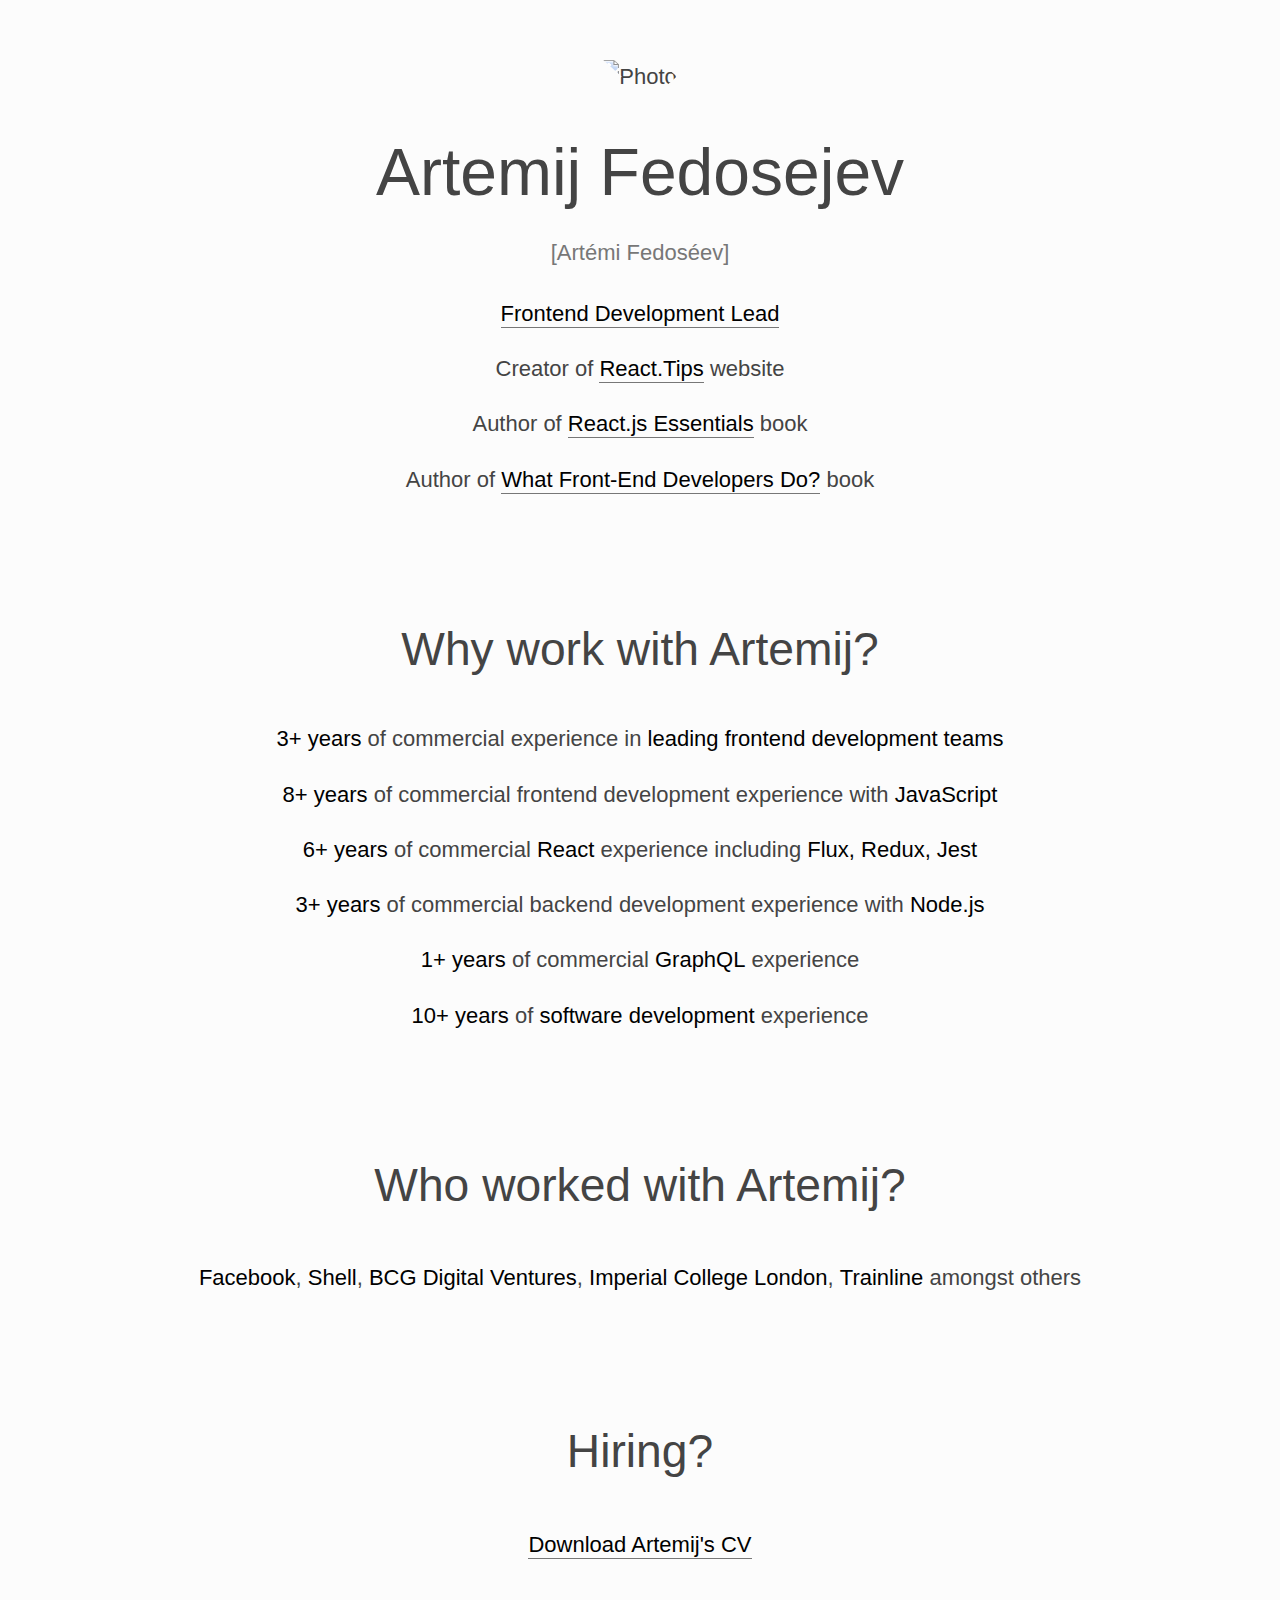
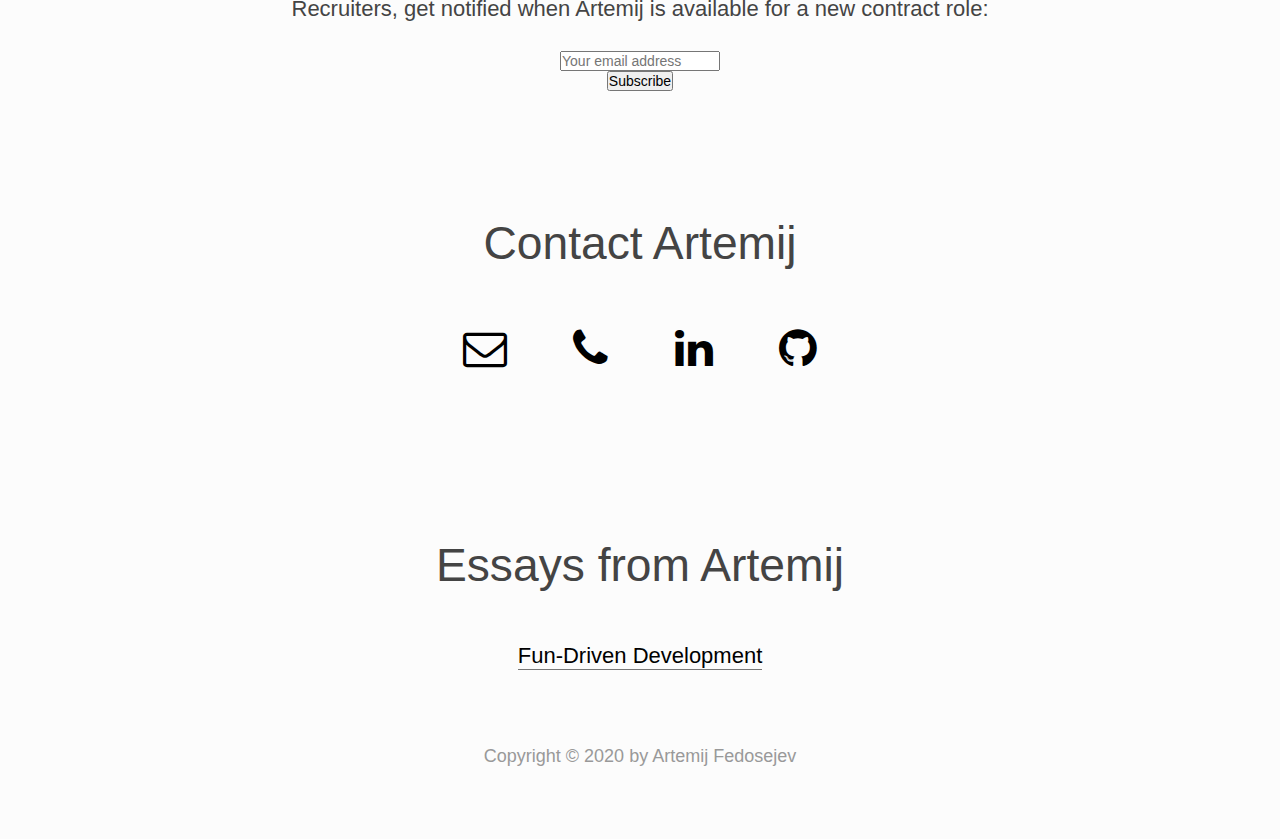
==== docs/index.html @ f24a6e43 "Update" ====
<!DOCTYPE html>

<html lang="en">
  <head>
    <meta charset="utf-8" />
    <meta name="viewport" content="width=device-width, initial-scale=1" />

    <title>Artemij Fedosejev</title>
    <meta
      name="description"
      content="React.js Essentials book author and Frontend Development Lead."
    />
    <meta name="author" content="Artemij Fedosejev" />

    <link
      rel="stylesheet"
      href="https://maxcdn.bootstrapcdn.com/bootstrap/4.0.0/css/bootstrap.min.css"
      integrity="sha384-Gn5384xqQ1aoWXA+058RXPxPg6fy4IWvTNh0E263XmFcJlSAwiGgFAW/dAiS6JXm"
      crossorigin="anonymous"
    />

    <link rel="stylesheet" href="./styles.css" />
    <link
      rel="stylesheet"
      href="https://maxcdn.bootstrapcdn.com/font-awesome/4.7.0/css/font-awesome.min.css"
    />

    <!--[if lt IE 9]>
      <script src="https://cdnjs.cloudflare.com/ajax/libs/html5shiv/3.7.3/html5shiv.js"></script>
    <![endif]-->
  </head>

  <body>
    <div class="container">
      <div class="row">
        <div class="col-md-12">
          <img
            src="/images/artemij-fedosejev.jpg"
            alt="Photo"
            class="photo clip-shape"
          />

          <h1>Artemij Fedosejev</h1>

          <p class="how-to-pronounce-my-name">[Artémi Fedoséev]</p>

          <ul class="products">
            <li>
              <a href="https://www.linkedin.com/in/artemij/" target="_blank"
                >Frontend Development Lead</a
              >
            </li>
            <li>
              Creator of <a href="http://react.tips">React.Tips</a> website
            </li>
            <li>
              Author of
              <a
                href="https://www.amazon.co.uk/React-js-Essentials-fast-paced-designing-maintainable/dp/1783551623"
                target="_blank"
                >React.js Essentials</a
              >
              book
            </li>
            <li>
              Author of
              <a href="/what-front-end-developers-do"
                >What Front-End Developers Do?</a
              >
              book
            </li>
          </ul>

          <h2>Why work with Artemij?</h2>

          <ul class="experience" class="mt-3">
            <li>
              <strong>3+ years</strong> of commercial experience in
              <strong>leading frontend development teams</strong>
            </li>
            <li>
              <strong>8+ years</strong> of commercial frontend development
              experience with <strong>JavaScript</strong>
            </li>
            <li>
              <strong>6+ years</strong> of commercial
              <strong>React</strong> experience including
              <strong>Flux, Redux, Jest</strong>
            </li>
            <li>
              <strong>3+ years</strong> of commercial backend development
              experience with <strong>Node.js</strong>
            </li>
            <li>
              <strong>1+ years</strong> of commercial
              <strong>GraphQL</strong> experience
            </li>
            <li>
              <strong>10+ years</strong> of
              <strong>software development</strong> experience
            </li>
          </ul>

          <h2>Who worked with Artemij?</h2>

          <p class="clients mt-3">
            <strong>Facebook</strong>, <strong>Shell</strong>,
            <strong>BCG Digital Ventures</strong>,
            <strong>Imperial College London</strong>,
            <strong>Trainline</strong> amongst others
          </p>

          <h2>Hiring?</h2>
          <p class="mt-3">
            <a href="http://bit.ly/ArtemijCV">Download Artemij's CV</a>
          </p>

          <p class="mt-3">
            Recruiters, get notified when Artemij is available for a new
            contract role:
          </p>

          <div>
            <!-- Begin Mailchimp Signup Form -->
            <link
              href="//cdn-images.mailchimp.com/embedcode/horizontal-slim-10_7.css"
              rel="stylesheet"
              type="text/css"
            />
            <style type="text/css">
              #mc_embed_signup {
                clear: left;
                font: 14px Helvetica, Arial, sans-serif;
                width: 100%;
              }
              /* Add your own Mailchimp form style overrides in your site stylesheet or in this style block.
                We recommend moving this block and the preceding CSS link to the HEAD of your HTML file. */
            </style>
            <style type="text/css">
              #mc-embedded-subscribe-form input[type="checkbox"] {
                display: inline;
                width: auto;
                margin-right: 10px;
              }
              #mergeRow-gdpr {
                margin-top: 20px;
              }
              #mergeRow-gdpr fieldset label {
                font-weight: normal;
              }
              #mc-embedded-subscribe-form .mc_fieldset {
                border: none;
                min-height: 0px;
                padding-bottom: 0px;
              }
            </style>
            <div id="mc_embed_signup">
              <form
                action="https://artemij.us12.list-manage.com/subscribe/post?u=e6ae402f40ee7f015cfdfc790&amp;id=cc2da4fe65"
                method="post"
                id="mc-embedded-subscribe-form"
                name="mc-embedded-subscribe-form"
                class="validate"
                target="_blank"
                novalidate
              >
                <div id="mc_embed_signup_scroll">
                  <input
                    type="email"
                    value=""
                    name="EMAIL"
                    class="email"
                    id="mce-EMAIL"
                    placeholder="Your email address"
                    required
                  />
                  <!--
                    real people should not fill this in and expect good things - do not remove this or risk form bot signups
                  -->
                  <div
                    style="position: absolute; left: -5000px"
                    aria-hidden="true"
                  >
                    <input
                      type="text"
                      name="b_e6ae402f40ee7f015cfdfc790_cc2da4fe65"
                      tabindex="-1"
                      value=""
                    />
                  </div>
                  <div class="clear">
                    <input
                      type="submit"
                      value="Subscribe"
                      name="subscribe"
                      id="mc-embedded-subscribe"
                      class="button"
                    />
                  </div>
                </div>
              </form>
            </div>
            <!-- End mc_embed_signup -->
          </div>

          <h2>Contact Artemij</h2>

          <div class="contact">
            <a
              href="mailto:artemij@fedosejev.com"
              title="Email"
              data-mixpanel-social-button-email
            >
              <i class="fa fa-envelope-o" aria-hidden="true"></i>
            </a>

            <a
              href="tel:00447774044700"
              title="Phone"
              data-mixpanel-social-button-phone
            >
              <i class="fa fa-phone" aria-hidden="true"></i>
            </a>

            <a
              href="http://linkedin.com/in/artemij"
              title="LinkedIn"
              data-mixpanel-social-button-linkedin
            >
              <i class="fa fa-linkedin" aria-hidden="true"></i>
            </a>

            <a
              href="http://github.com/fedosejev"
              title="GitHub"
              data-mixpanel-social-button-github
            >
              <i class="fa fa-github" aria-hidden="true"></i>
            </a>
          </div>

          <h2>Essays from Artemij</h2>

          <ul class="essays">
            <li>
              <a href="/fun-driven-development/"> Fun-Driven Development </a>
            </li>
          </ul>

          <p class="copyright mt-5 mb-5">
            Copyright © 2020 by Artemij Fedosejev
          </p>
        </div>
      </div>
    </div>

    <!-- Global site tag (gtag.js) - Google Analytics -->
    <script
      async
      src="https://www.googletagmanager.com/gtag/js?id=UA-1519369-7"
    ></script>
    <script>
      window.dataLayer = window.dataLayer || [];
      function gtag() {
        dataLayer.push(arguments);
      }
      gtag("js", new Date());

      gtag("config", "UA-1519369-7");
    </script>
  </body>
</html>
---- docs/styles.css ----
* {
  margin: 0;
  padding: 0;
}

html,
body {
  font-family: sans-serif;
  font-size: 22px;
  color: #444;
  background-color: #fcfcfc;
  text-align: center;
}

ul li {
  list-style-type: none;
}

.container-fliud .row {
  margin: 0;
}

.photo {
  width: 300px;
  margin-top: 60px;
}

.clip-shape {
  -webkit-clip-path: polygon(
    75% 0%,
    100% 50%,
    75% 100%,
    0% 100%,
    25% 50%,
    0% 0%
  );
  clip-path: polygon(75% 0%, 100% 50%, 75% 100%, 0% 100%, 25% 50%, 0% 0%);
}

h1 {
  margin: 40px 0 20px 0;
  font-size: 3em;
  font-family: sans-serif;
  font-weight: 300;
}

.how-to-pronounce-my-name {
  color: #777;
}

h2 {
  margin: 120px 0 40px 0;
  font-size: 2.1em;
  font-family: sans-serif;
  font-weight: 300;
  line-height: 1.4em;
}

.products,
.experience,
.clients,
.essays {
  font-size: 1em;
  font-weight: 300;
  font-family: sans-serif;
  margin: 0;
}

.experience strong,
.clients strong {
  font-weight: 400;
  color: black;
}

h3 {
  font-size: 1.6em;
  font-family: sans-serif;
  font-weight: 600;
}

p,
li {
  font-size: 1em;
  font-weight: 300;
  font-family: sans-serif;
}

p {
  line-height: 1.9em;
}

li {
  line-height: 1.6em;
  margin: 20px 0;
}

a {
  text-decoration: none;
  word-wrap: break-word;
  color: black;
  padding-bottom: 1px;
  border-bottom: 1px solid #777;
}

a:hover,
a:focus,
a:active {
  text-decoration: none;
  color: #0053a0;
  padding-bottom: 1px;
  border-bottom: 1px solid #0053a0;
}

.contact {
  margin: 40px 0;
}

.contact a {
  font-size: 2em;
  margin: 0 30px 30px 30px;
  display: inline-block;
  border-bottom: none;
}

.copyright {
  font-size: 18px;
  font-weight: 100;
  color: #999;
}
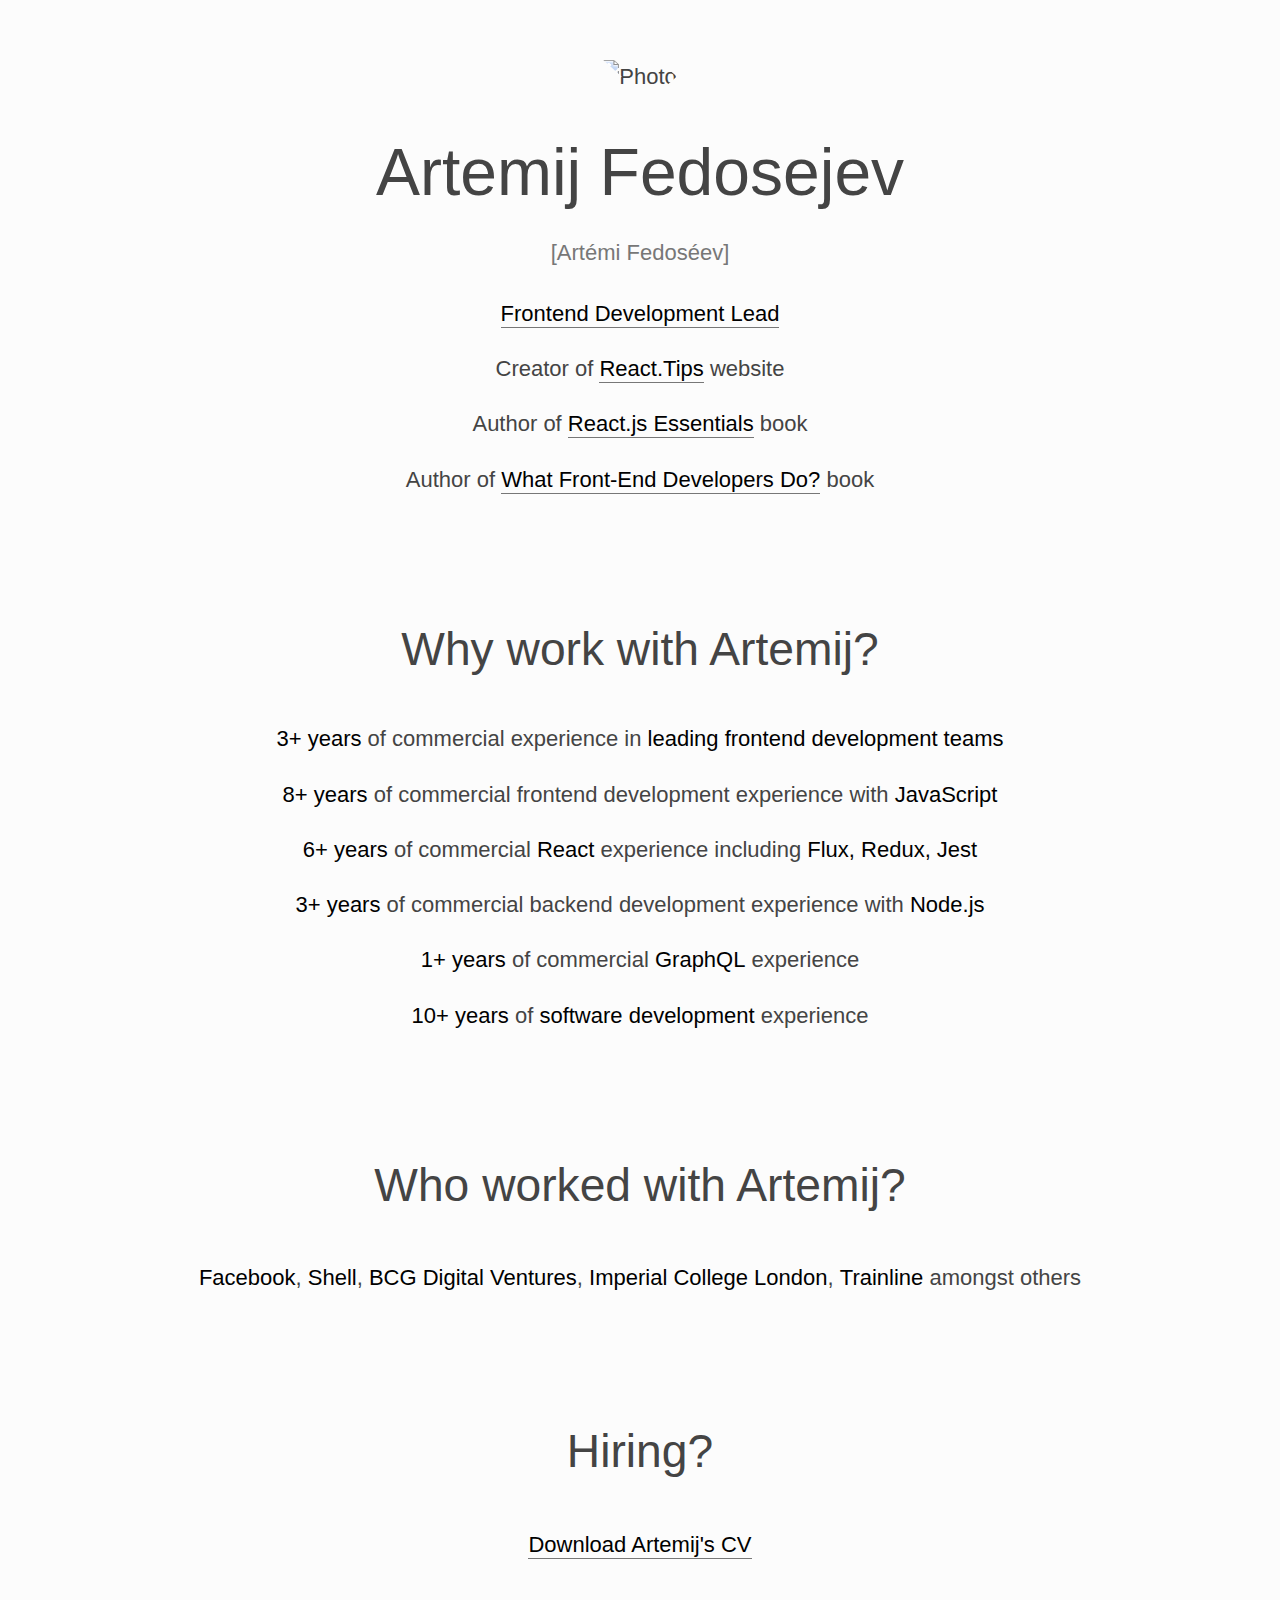
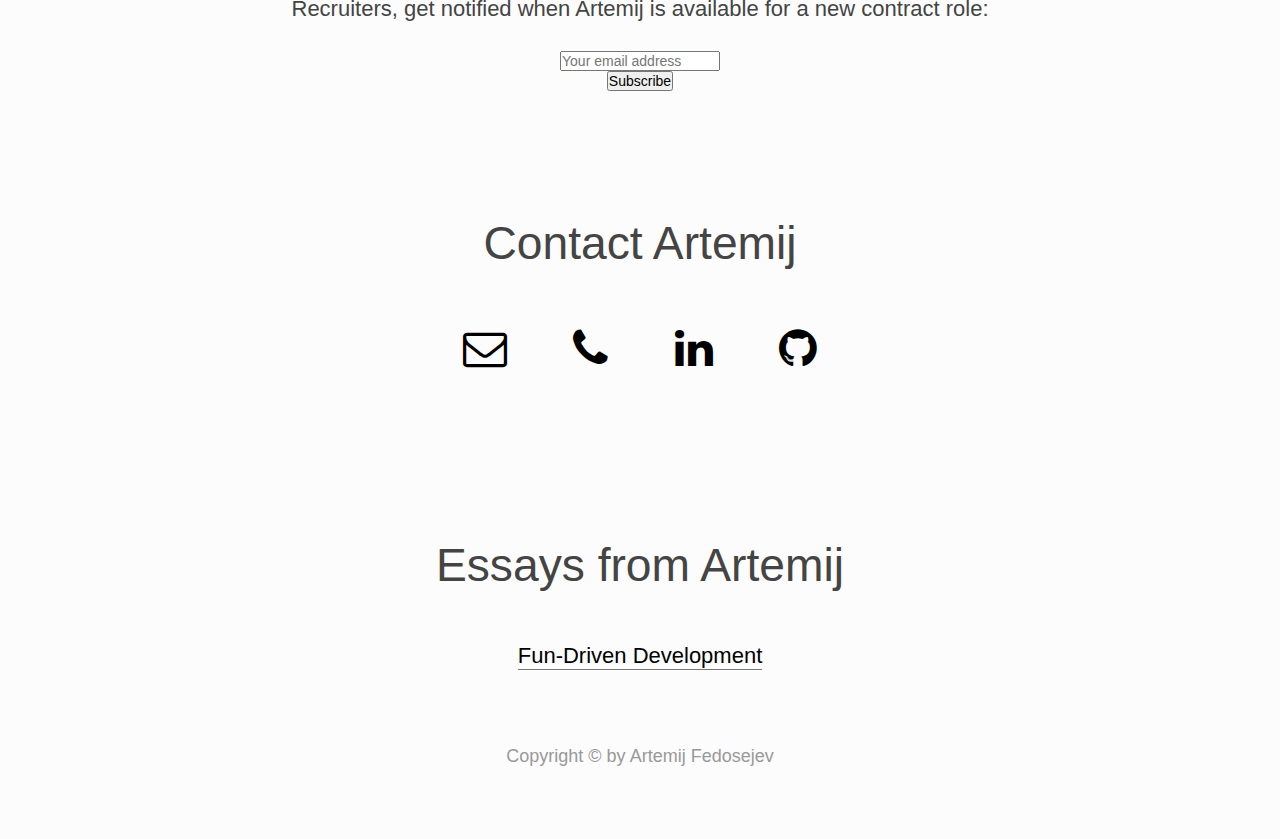
==== commit b39a3ce1: "Update" ====
--- a/docs/index.html
+++ b/docs/index.html
@@ -248,7 +248,11 @@
           </ul>
 
           <p class="copyright mt-5 mb-5">
-            Copyright © 2020 by Artemij Fedosejev
+            Copyright &copy;
+            <script>
+              new Date().getFullYear();
+            </script>
+            by Artemij Fedosejev
           </p>
         </div>
       </div>
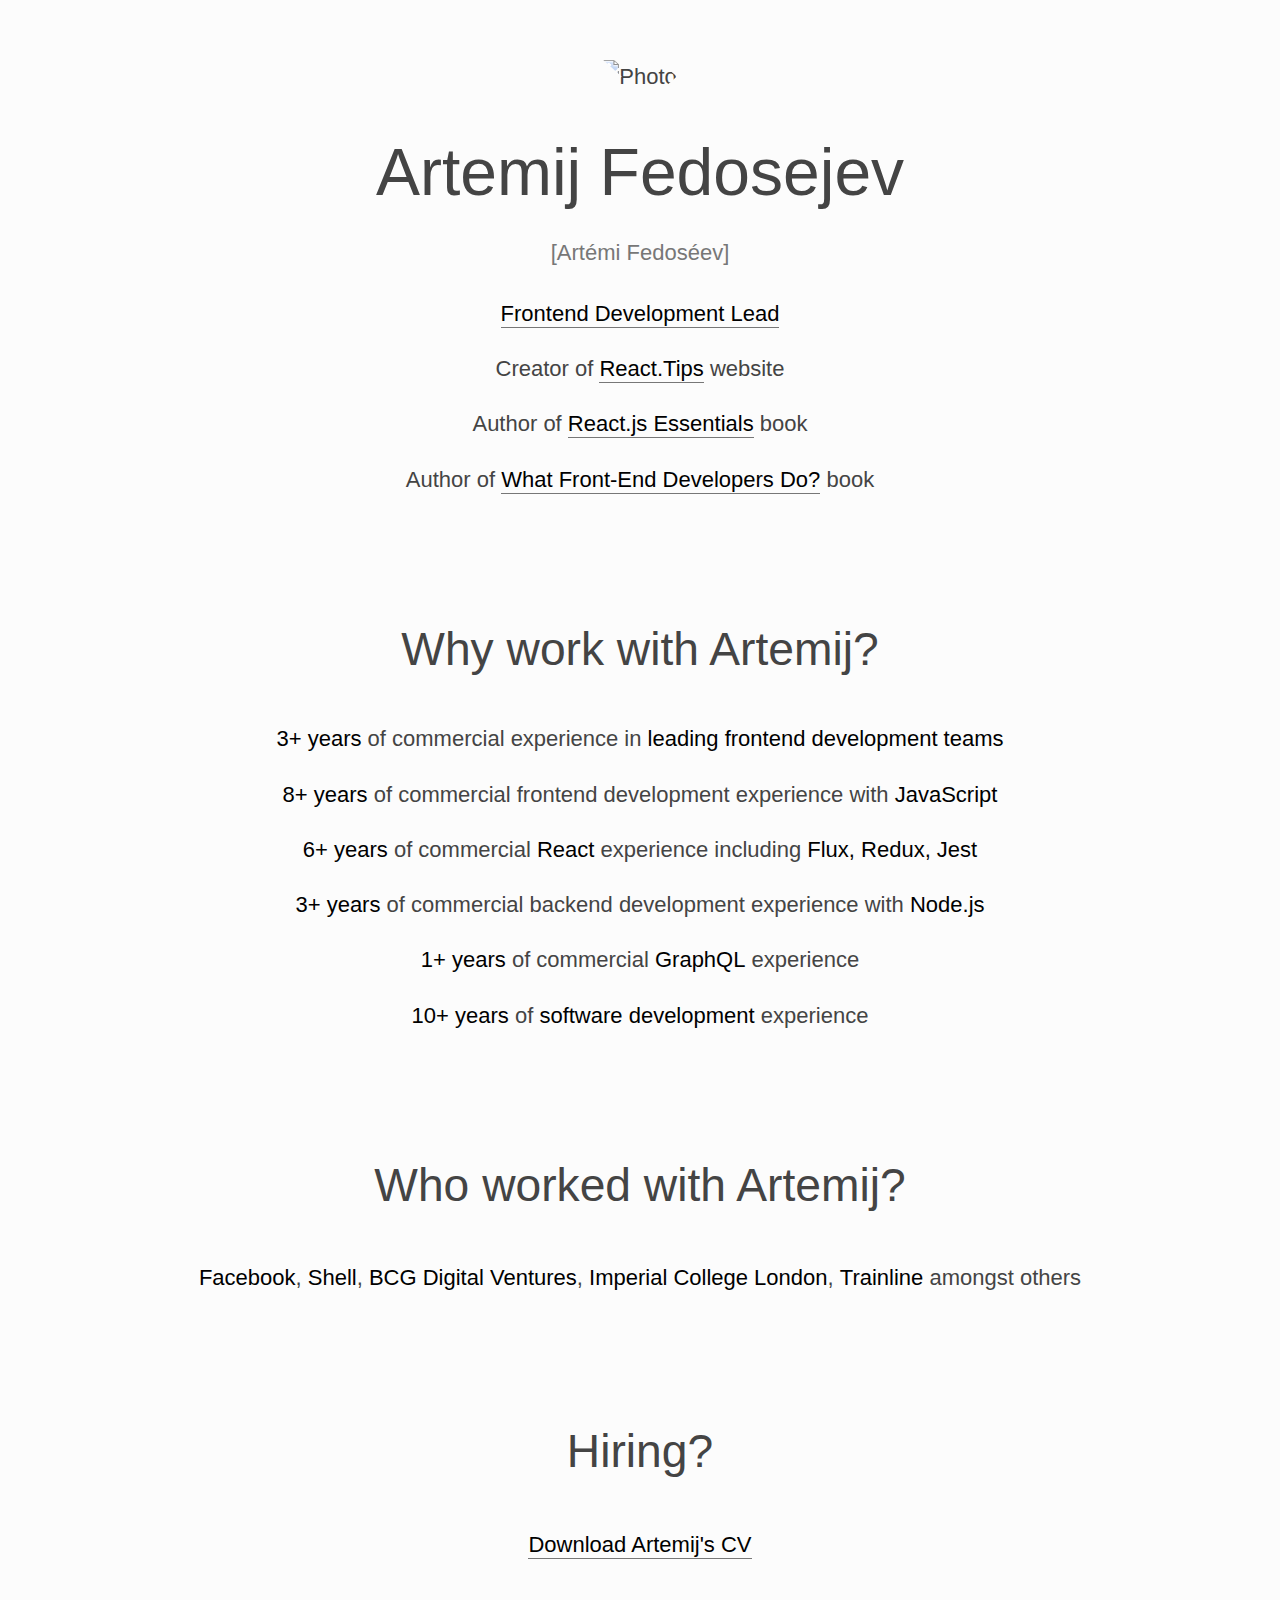
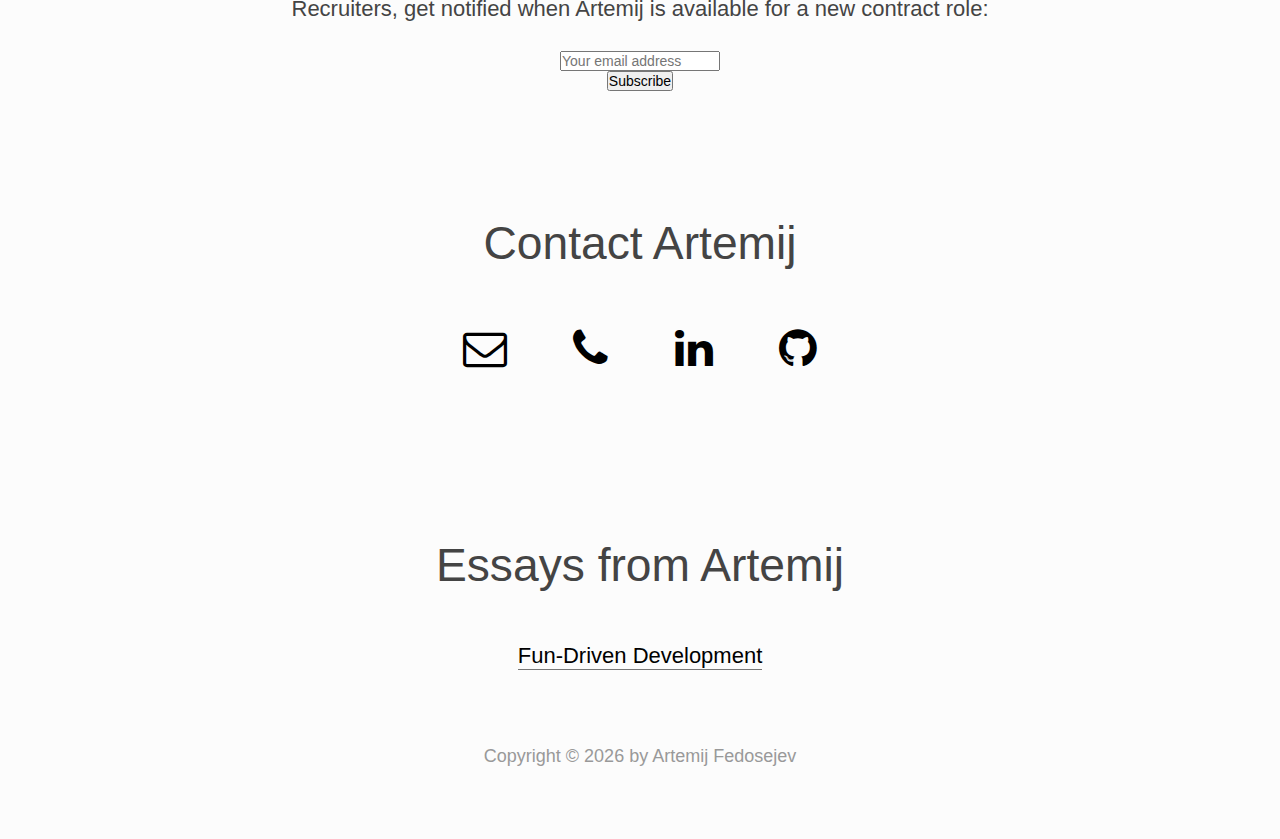
==== commit 2c1ec735: "Update" ====
--- a/docs/index.html
+++ b/docs/index.html
@@ -250,7 +250,7 @@
           <p class="copyright mt-5 mb-5">
             Copyright &copy;
             <script>
-              new Date().getFullYear();
+              document.write(new Date().getFullYear());
             </script>
             by Artemij Fedosejev
           </p>
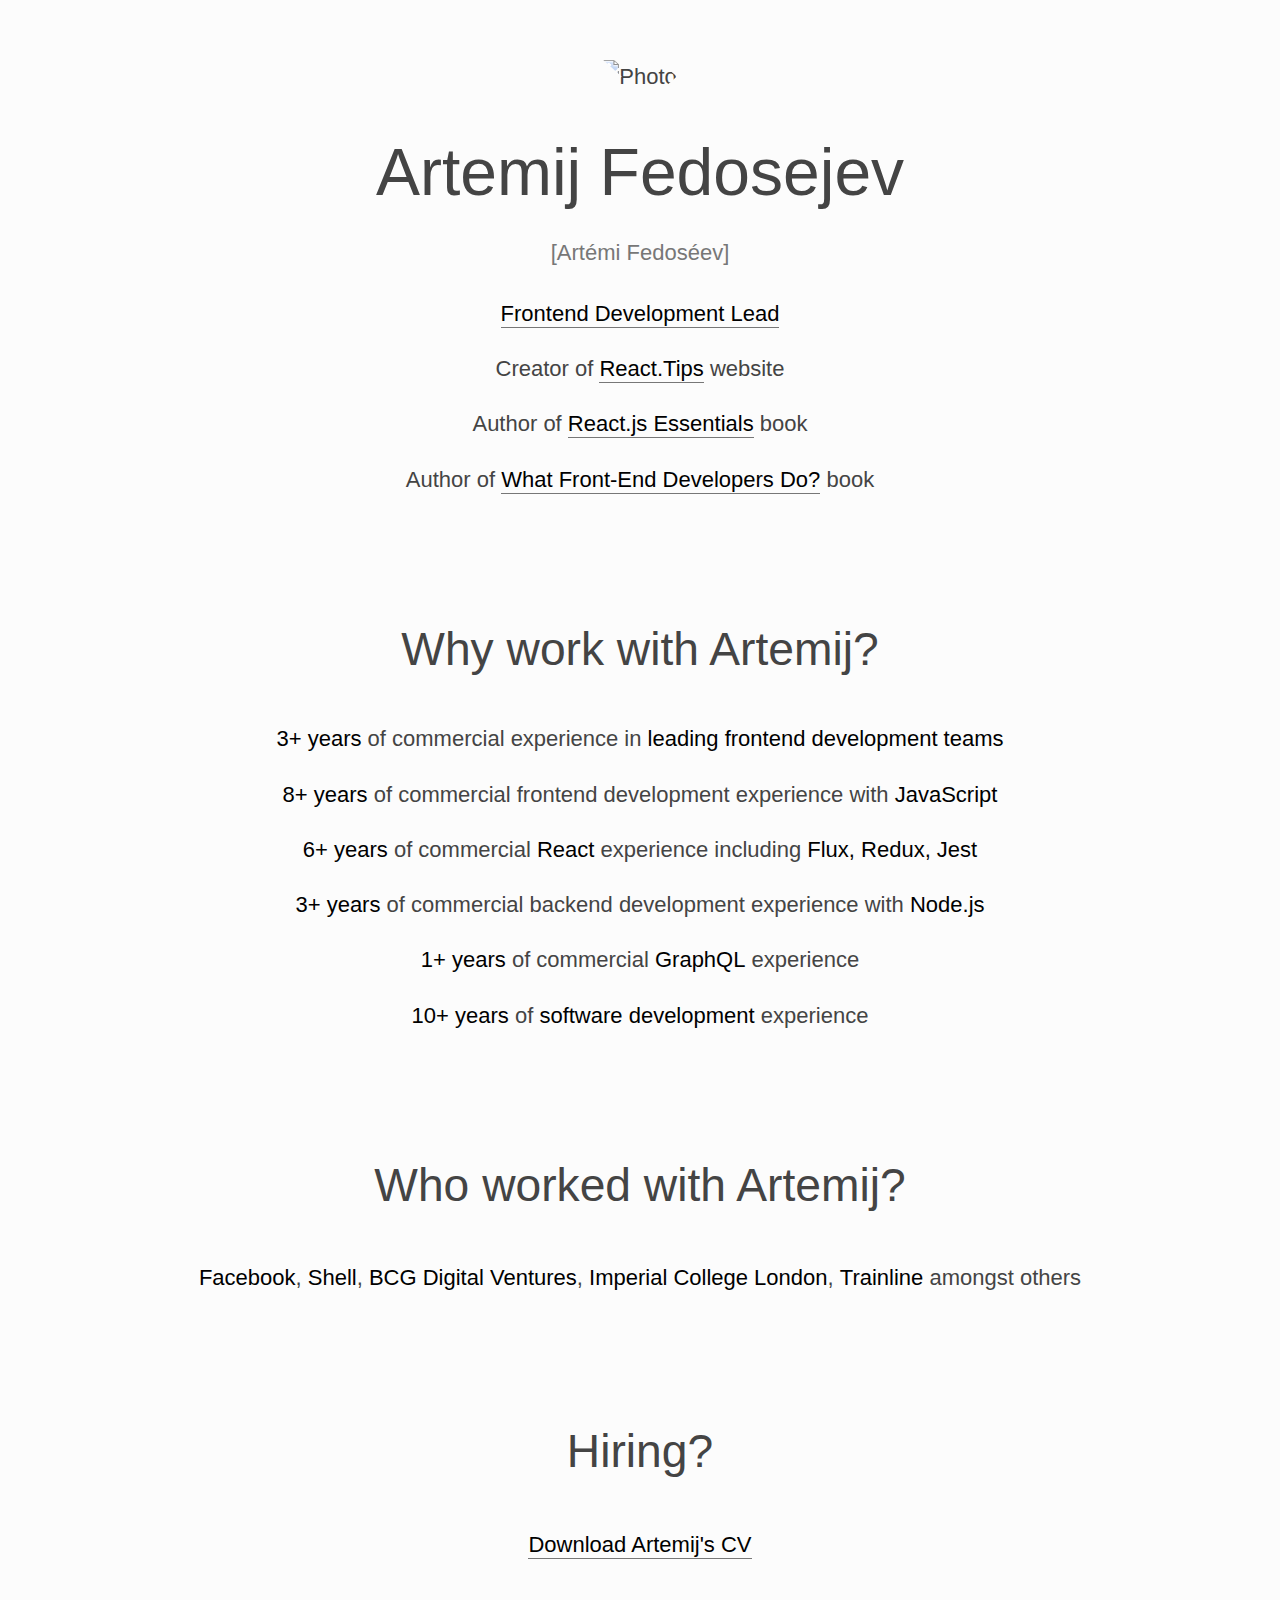
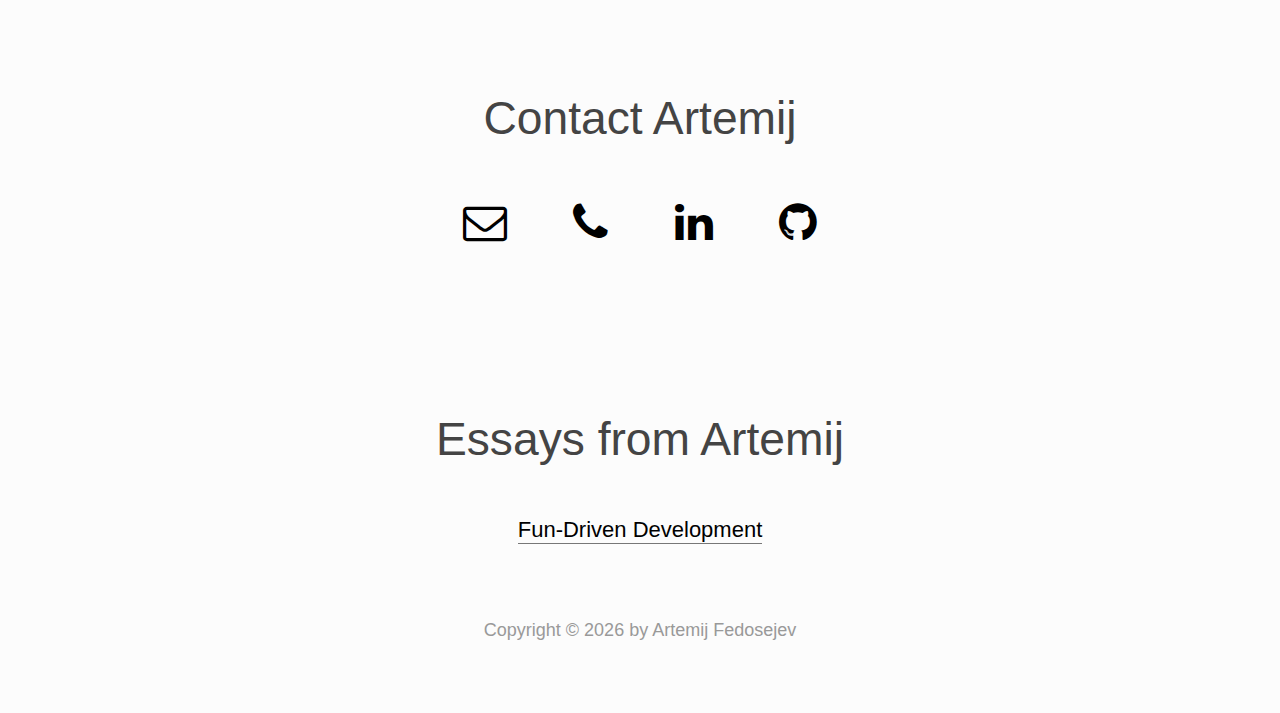
==== commit c8bc0642: "Update" ====
--- a/docs/index.html
+++ b/docs/index.html
@@ -111,97 +111,10 @@
           </p>
 
           <h2>Hiring?</h2>
+
           <p class="mt-3">
             <a href="http://bit.ly/ArtemijCV">Download Artemij's CV</a>
           </p>
-
-          <p class="mt-3">
-            Recruiters, get notified when Artemij is available for a new
-            contract role:
-          </p>
-
-          <div>
-            <!-- Begin Mailchimp Signup Form -->
-            <link
-              href="//cdn-images.mailchimp.com/embedcode/horizontal-slim-10_7.css"
-              rel="stylesheet"
-              type="text/css"
-            />
-            <style type="text/css">
-              #mc_embed_signup {
-                clear: left;
-                font: 14px Helvetica, Arial, sans-serif;
-                width: 100%;
-              }
-              /* Add your own Mailchimp form style overrides in your site stylesheet or in this style block.
-                We recommend moving this block and the preceding CSS link to the HEAD of your HTML file. */
-            </style>
-            <style type="text/css">
-              #mc-embedded-subscribe-form input[type="checkbox"] {
-                display: inline;
-                width: auto;
-                margin-right: 10px;
-              }
-              #mergeRow-gdpr {
-                margin-top: 20px;
-              }
-              #mergeRow-gdpr fieldset label {
-                font-weight: normal;
-              }
-              #mc-embedded-subscribe-form .mc_fieldset {
-                border: none;
-                min-height: 0px;
-                padding-bottom: 0px;
-              }
-            </style>
-            <div id="mc_embed_signup">
-              <form
-                action="https://artemij.us12.list-manage.com/subscribe/post?u=e6ae402f40ee7f015cfdfc790&amp;id=cc2da4fe65"
-                method="post"
-                id="mc-embedded-subscribe-form"
-                name="mc-embedded-subscribe-form"
-                class="validate"
-                target="_blank"
-                novalidate
-              >
-                <div id="mc_embed_signup_scroll">
-                  <input
-                    type="email"
-                    value=""
-                    name="EMAIL"
-                    class="email"
-                    id="mce-EMAIL"
-                    placeholder="Your email address"
-                    required
-                  />
-                  <!--
-                    real people should not fill this in and expect good things - do not remove this or risk form bot signups
-                  -->
-                  <div
-                    style="position: absolute; left: -5000px"
-                    aria-hidden="true"
-                  >
-                    <input
-                      type="text"
-                      name="b_e6ae402f40ee7f015cfdfc790_cc2da4fe65"
-                      tabindex="-1"
-                      value=""
-                    />
-                  </div>
-                  <div class="clear">
-                    <input
-                      type="submit"
-                      value="Subscribe"
-                      name="subscribe"
-                      id="mc-embedded-subscribe"
-                      class="button"
-                    />
-                  </div>
-                </div>
-              </form>
-            </div>
-            <!-- End mc_embed_signup -->
-          </div>
 
           <h2>Contact Artemij</h2>
 
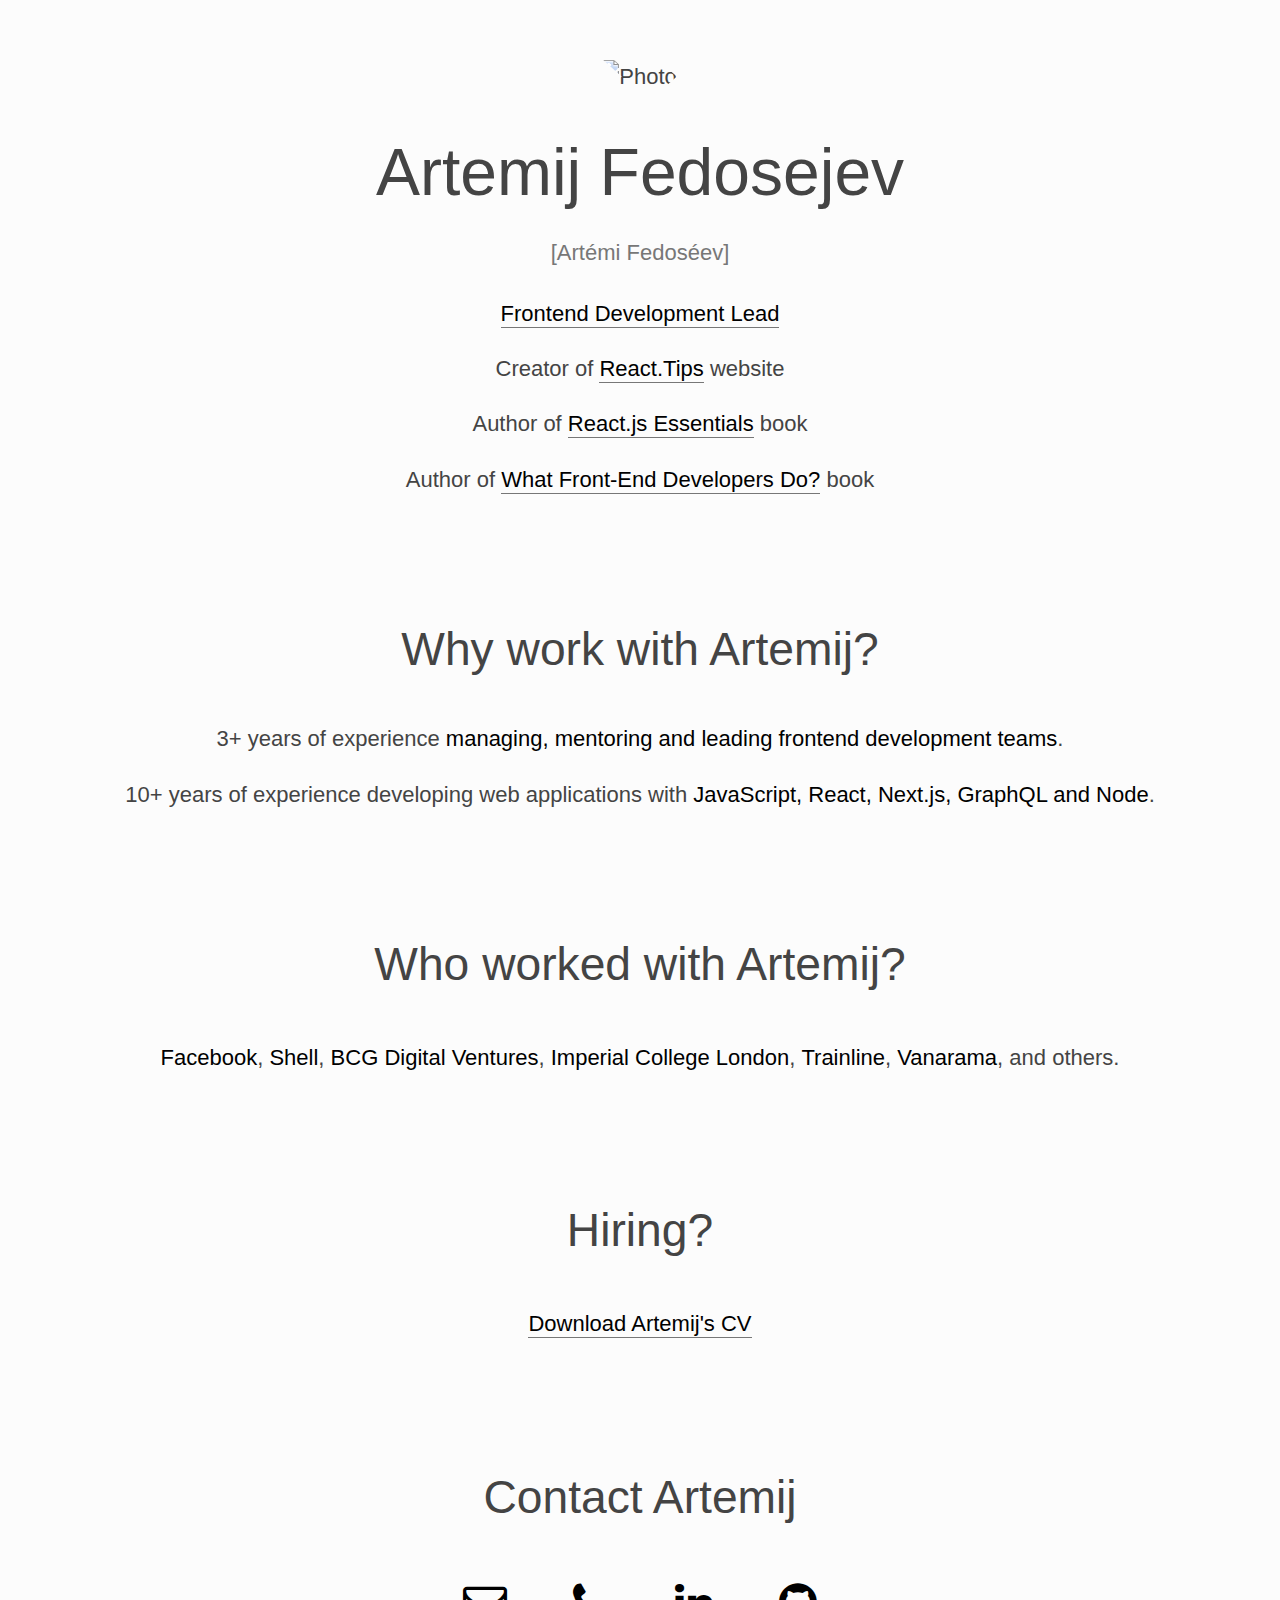
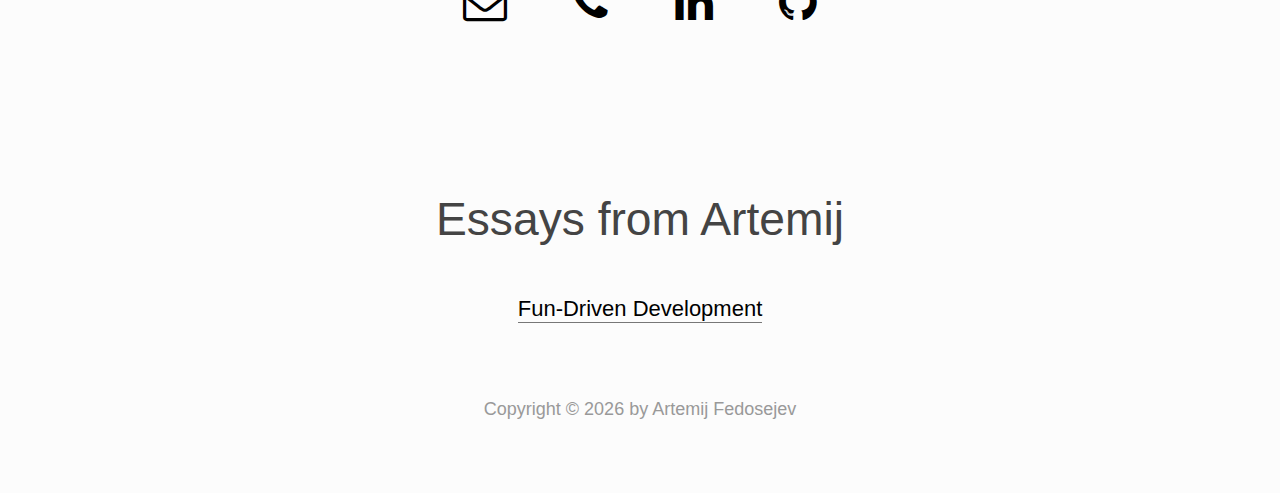
==== commit 71be907b: "Update" ====
--- a/docs/index.html
+++ b/docs/index.html
@@ -75,29 +75,15 @@
 
           <ul class="experience" class="mt-3">
             <li>
-              <strong>3+ years</strong> of commercial experience in
-              <strong>leading frontend development teams</strong>
+              3+ years of experience
+              <strong
+                >managing, mentoring and leading frontend development
+                teams</strong
+              >.
             </li>
             <li>
-              <strong>8+ years</strong> of commercial frontend development
-              experience with <strong>JavaScript</strong>
-            </li>
-            <li>
-              <strong>6+ years</strong> of commercial
-              <strong>React</strong> experience including
-              <strong>Flux, Redux, Jest</strong>
-            </li>
-            <li>
-              <strong>3+ years</strong> of commercial backend development
-              experience with <strong>Node.js</strong>
-            </li>
-            <li>
-              <strong>1+ years</strong> of commercial
-              <strong>GraphQL</strong> experience
-            </li>
-            <li>
-              <strong>10+ years</strong> of
-              <strong>software development</strong> experience
+              10+ years of experience developing web applications with
+              <strong>JavaScript, React, Next.js, GraphQL and Node</strong>.
             </li>
           </ul>
 
@@ -107,7 +93,7 @@
             <strong>Facebook</strong>, <strong>Shell</strong>,
             <strong>BCG Digital Ventures</strong>,
             <strong>Imperial College London</strong>,
-            <strong>Trainline</strong> amongst others
+            <strong>Trainline</strong>, <strong>Vanarama</strong>, and others.
           </p>
 
           <h2>Hiring?</h2>
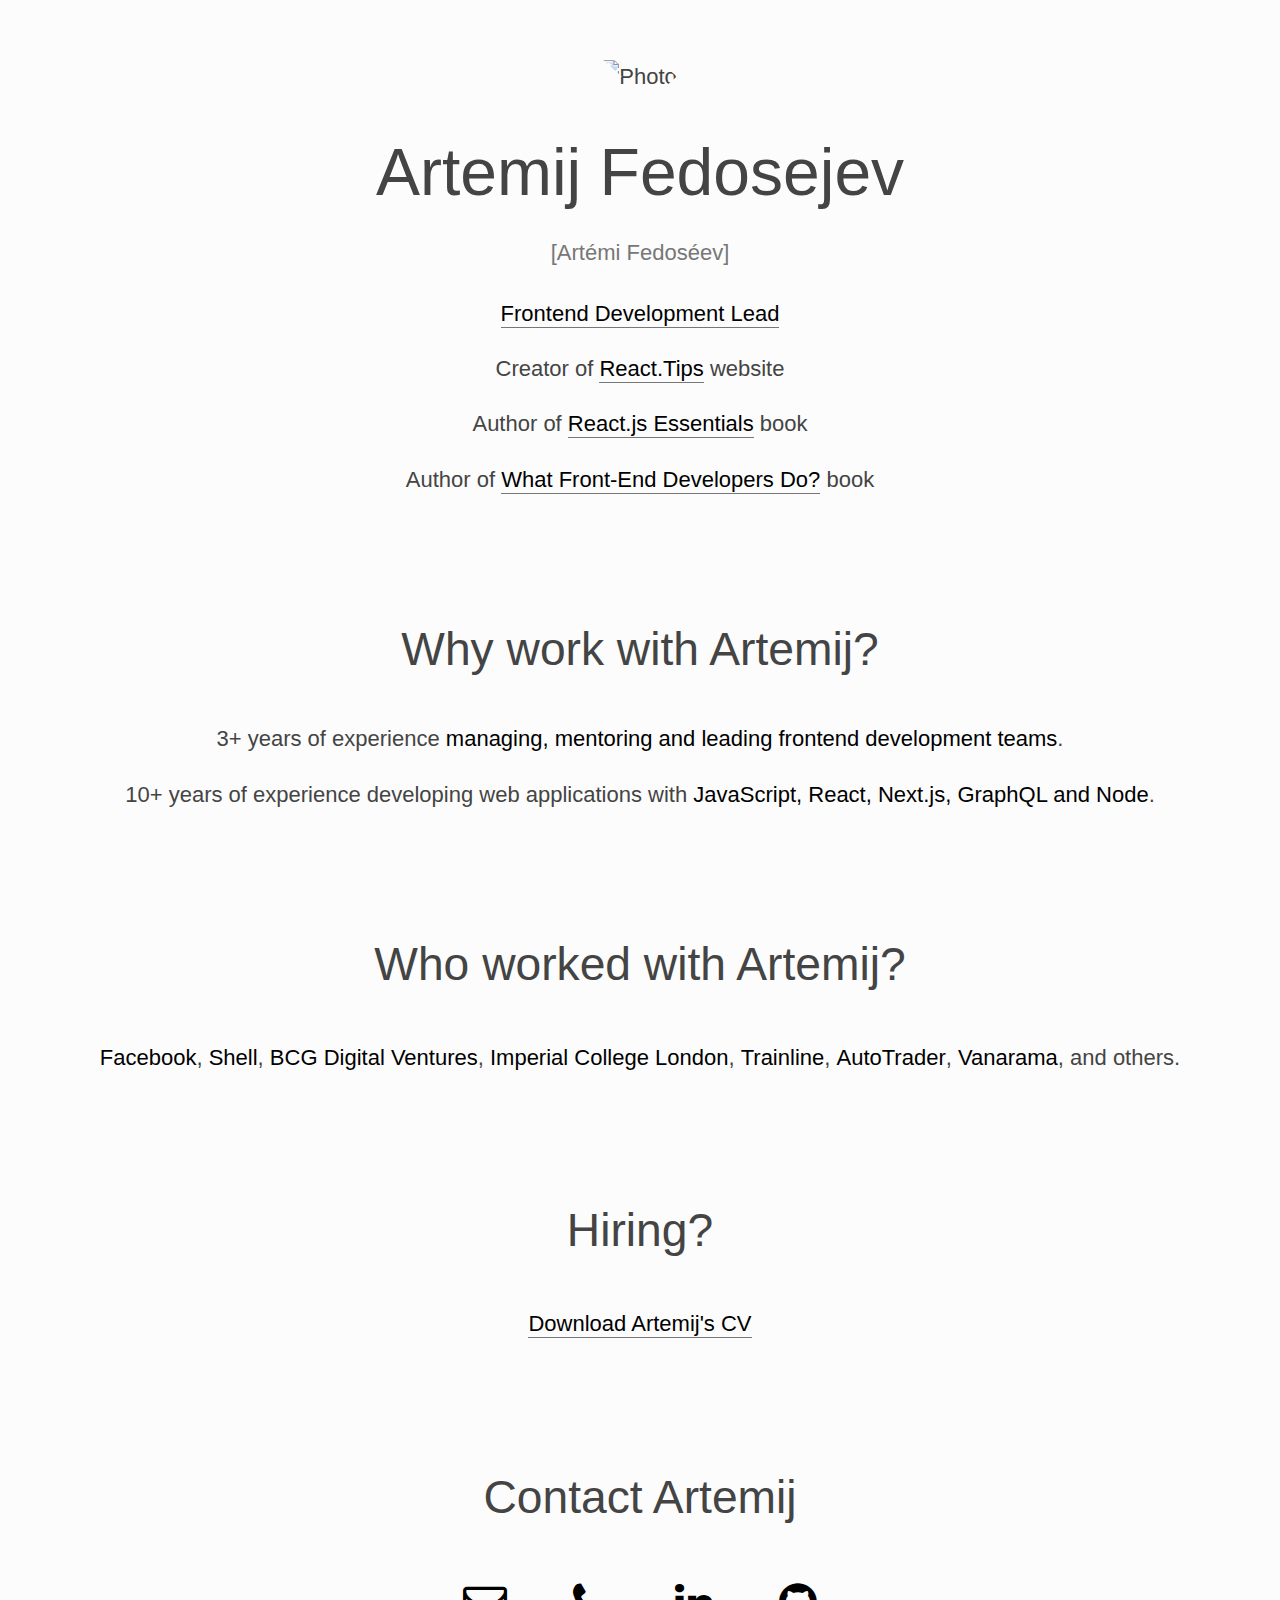
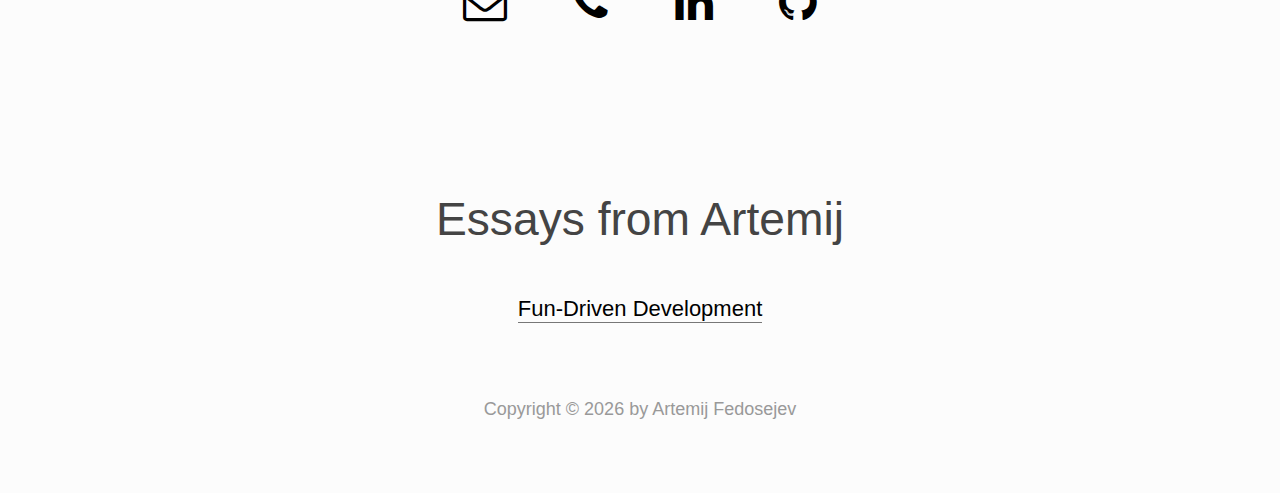
==== commit 4a6db4cf: "Update" ====
--- a/docs/index.html
+++ b/docs/index.html
@@ -34,11 +34,7 @@
     <div class="container">
       <div class="row">
         <div class="col-md-12">
-          <img
-            src="/images/artemij-fedosejev.jpg"
-            alt="Photo"
-            class="photo clip-shape"
-          />
+          <img src="/images/author.jpg" alt="Photo" class="photo clip-shape" />
 
           <h1>Artemij Fedosejev</h1>
 
@@ -93,7 +89,8 @@
             <strong>Facebook</strong>, <strong>Shell</strong>,
             <strong>BCG Digital Ventures</strong>,
             <strong>Imperial College London</strong>,
-            <strong>Trainline</strong>, <strong>Vanarama</strong>, and others.
+            <strong>Trainline</strong>, <strong>AutoTrader</strong>,
+            <strong>Vanarama</strong>, and others.
           </p>
 
           <h2>Hiring?</h2>
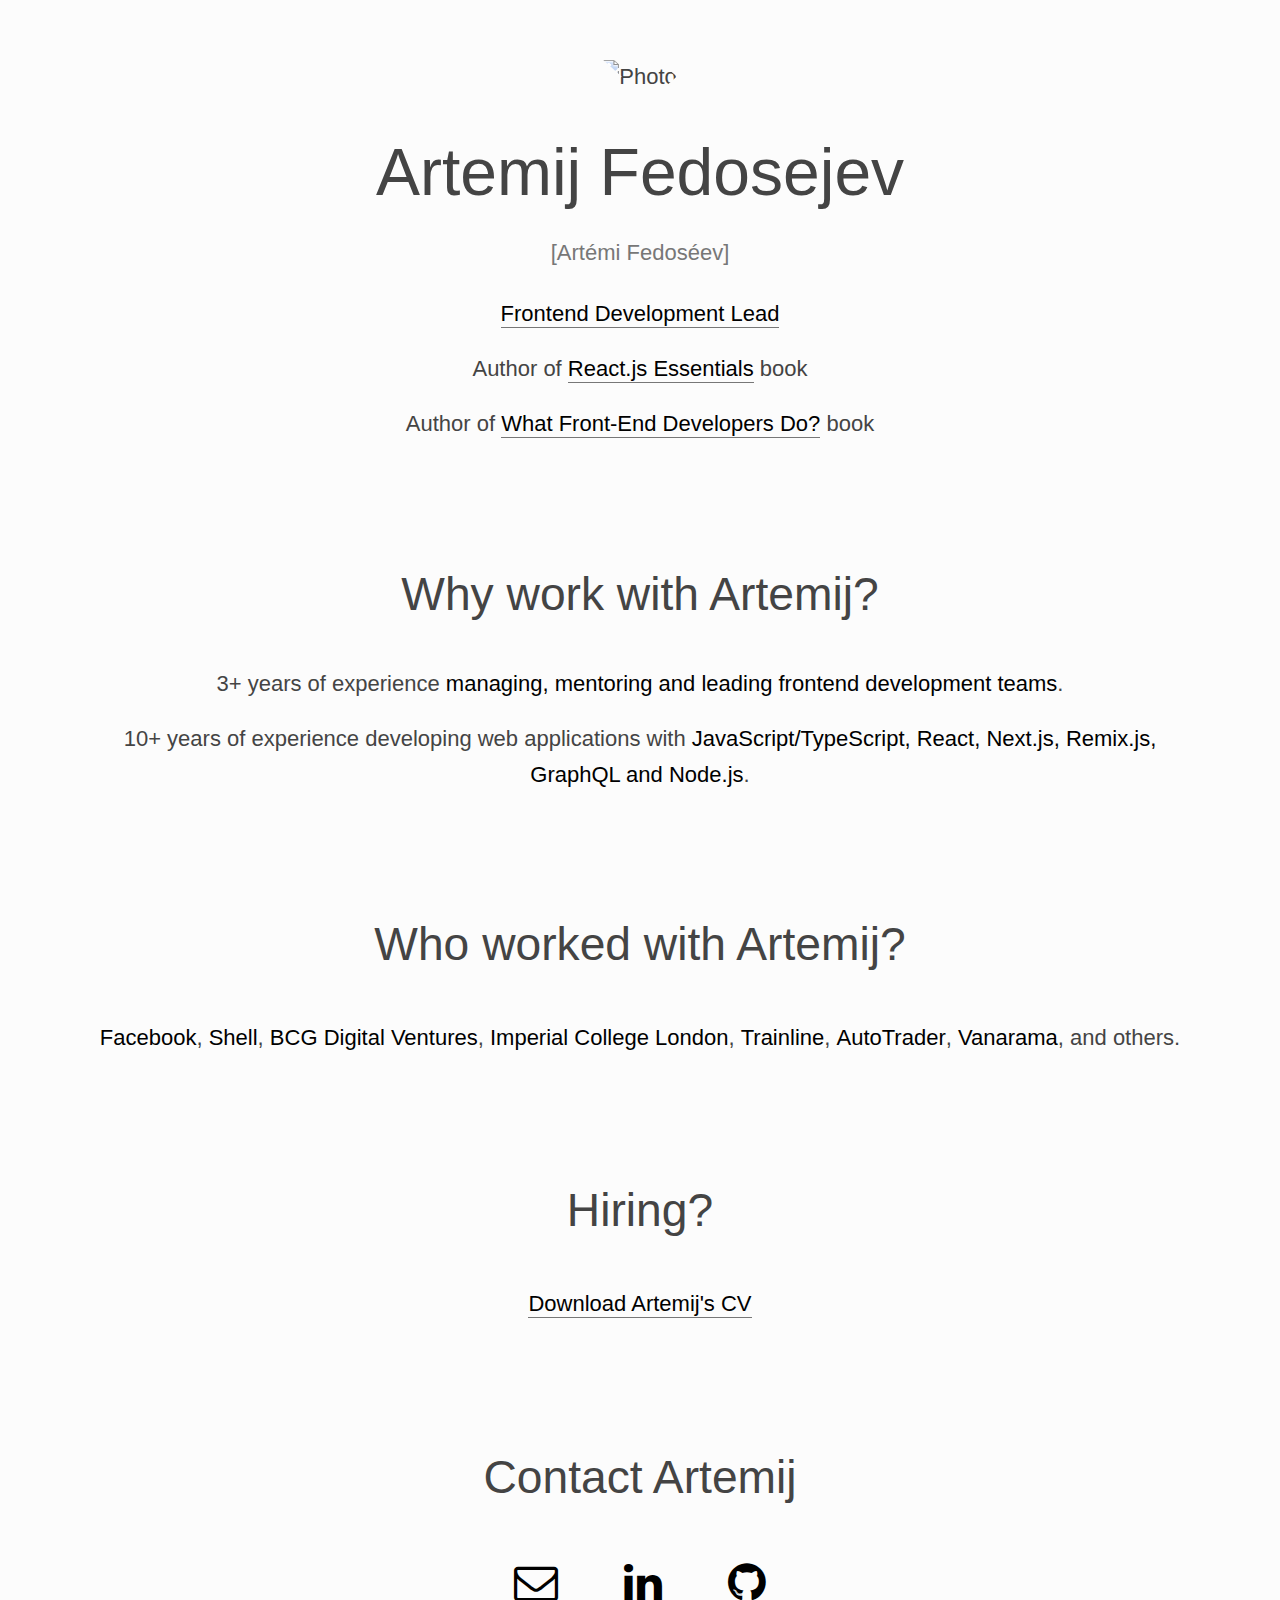
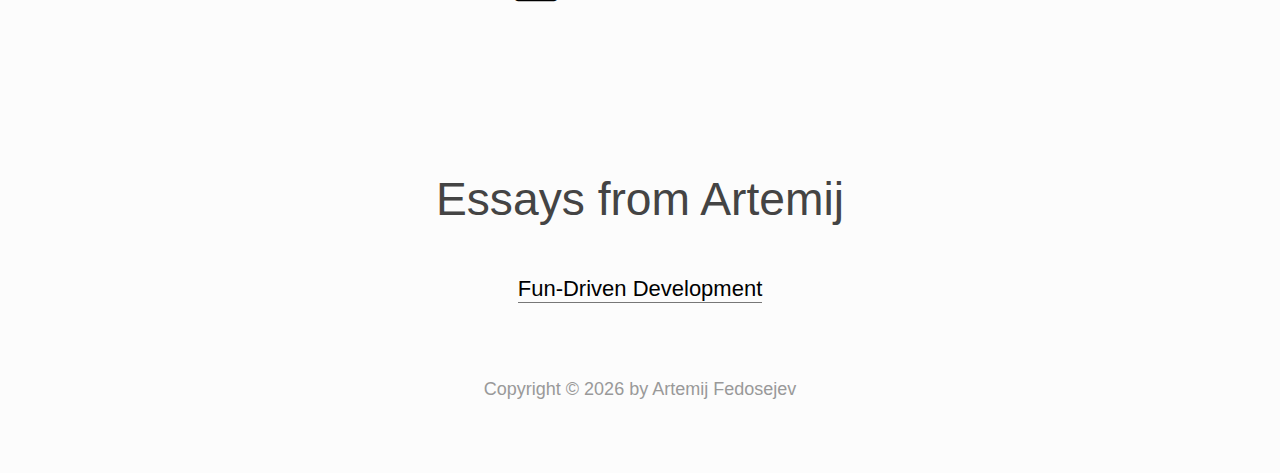
==== commit a9c7613f: "Update" ====
--- a/docs/index.html
+++ b/docs/index.html
@@ -47,9 +47,6 @@
               >
             </li>
             <li>
-              Creator of <a href="http://react.tips">React.Tips</a> website
-            </li>
-            <li>
               Author of
               <a
                 href="https://www.amazon.co.uk/React-js-Essentials-fast-paced-designing-maintainable/dp/1783551623"
@@ -79,7 +76,10 @@
             </li>
             <li>
               10+ years of experience developing web applications with
-              <strong>JavaScript, React, Next.js, GraphQL and Node</strong>.
+              <strong
+                >JavaScript/TypeScript, React, Next.js, Remix.js, GraphQL and
+                Node.js</strong
+              >.
             </li>
           </ul>
 
@@ -108,14 +108,6 @@
               data-mixpanel-social-button-email
             >
               <i class="fa fa-envelope-o" aria-hidden="true"></i>
-            </a>
-
-            <a
-              href="tel:00447774044700"
-              title="Phone"
-              data-mixpanel-social-button-phone
-            >
-              <i class="fa fa-phone" aria-hidden="true"></i>
             </a>
 
             <a
